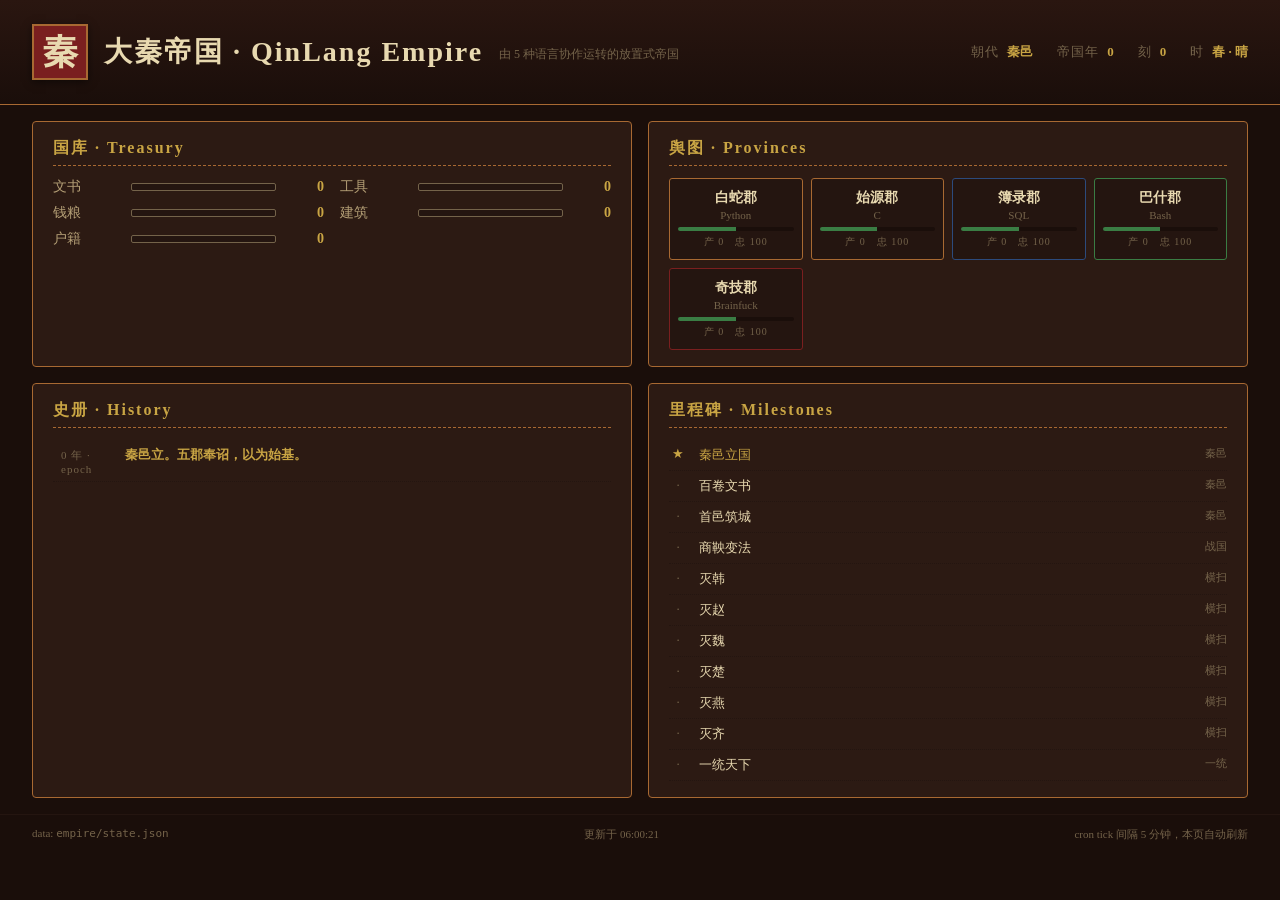
==== dashboard/index.html @ 48b23019 "feat: 大秦帝国 idle game MVP（v2 协议 + 5 郡 + dashboard + cron） 由 300+ 种语言协作的放置式经营帝国。这是 M1 基线：  - 协议 v2: di" ====
<!DOCTYPE html>
<html lang="zh-Hans">
<head>
  <meta charset="utf-8">
  <meta name="viewport" content="width=device-width, initial-scale=1">
  <title>大秦帝国 · QinLang Empire</title>
  <link rel="stylesheet" href="style.css">
</head>
<body>
  <header class="hall">
    <div class="hall__title">
      <span class="seal">秦</span>
      <h1>大秦帝国 · QinLang Empire</h1>
      <span class="subtitle">由 <span data-bind="provinceCount">—</span> 种语言协作运转的放置式帝国</span>
    </div>
    <div class="hall__clock">
      <div class="clock-row">
        <span class="label">朝代</span>
        <span class="value" data-bind="stageName">—</span>
      </div>
      <div class="clock-row">
        <span class="label">帝国年</span>
        <span class="value" data-bind="year">—</span>
      </div>
      <div class="clock-row">
        <span class="label">刻</span>
        <span class="value" data-bind="tick">—</span>
      </div>
      <div class="clock-row">
        <span class="label">时</span>
        <span class="value">
          <span data-bind="season">—</span>
          ·
          <span data-bind="weather">—</span>
        </span>
      </div>
    </div>
  </header>

  <main>
    <section class="treasury card">
      <h2>国库 · Treasury</h2>
      <ul class="resource-list" data-bind="treasuryList"></ul>
    </section>

    <section class="provinces card">
      <h2>舆图 · Provinces</h2>
      <div class="province-grid" data-bind="provinceGrid"></div>
    </section>

    <section class="events card">
      <h2>史册 · History</h2>
      <ul class="event-list" data-bind="eventList"></ul>
    </section>

    <section class="milestones card">
      <h2>里程碑 · Milestones</h2>
      <ul class="milestone-list" data-bind="milestoneList"></ul>
    </section>
  </main>

  <footer>
    <span>data: <code>empire/state.json</code></span>
    <span data-bind="updatedAt">—</span>
    <span>cron tick 间隔 5 分钟，本页自动刷新</span>
  </footer>

  <script src="app.js"></script>
</body>
</html>
---- dashboard/style.css ----
/* 大秦帝国 dashboard · 静态样式 */

:root {
  --bg:        #1a0e0a;
  --bg-soft:   #241510;
  --bg-card:   #2c1a13;
  --ink:       #e8d9b0;
  --ink-soft:  #b39e75;
  --ink-mute:  #74634a;
  --bronze:    #a86932;
  --jade:      #3a7d44;
  --indigo:    #2c4a7c;
  --gold:      #c9a544;
  --lacquer:   #7a1f1f;
  --epic:      #c9a544;
  --warn:      #d97a2c;
  --info:      #b39e75;
}

* { box-sizing: border-box; }

html, body {
  margin: 0;
  padding: 0;
  background: var(--bg);
  color: var(--ink);
  font-family: "Source Han Serif SC", "Noto Serif CJK SC", "Noto Serif",
               "STZhongsong", "STSong", serif;
  font-size: 14px;
  min-height: 100vh;
}

a { color: var(--gold); }

/* ==== HALL (top header) ==== */
.hall {
  display: grid;
  grid-template-columns: 1fr auto;
  align-items: center;
  padding: 24px 32px;
  background: linear-gradient(180deg, #2a1610 0%, #1a0e0a 100%);
  border-bottom: 1px solid var(--bronze);
}

.hall__title {
  display: flex;
  align-items: center;
  gap: 16px;
}

.hall__title h1 {
  margin: 0;
  font-size: 28px;
  letter-spacing: 2px;
  color: var(--ink);
}

.hall__title .subtitle {
  display: block;
  font-size: 12px;
  color: var(--ink-mute);
  margin-top: 4px;
}

.seal {
  display: inline-flex;
  align-items: center;
  justify-content: center;
  width: 56px;
  height: 56px;
  background: var(--lacquer);
  color: var(--ink);
  font-size: 36px;
  font-weight: bold;
  letter-spacing: 0;
  border: 2px solid var(--bronze);
  box-shadow: 0 2px 8px rgba(0,0,0,0.5);
  font-family: "STKaiti", "KaiTi", serif;
}

.hall__clock {
  display: grid;
  grid-template-columns: auto auto auto auto;
  gap: 8px 24px;
  font-size: 13px;
}

.clock-row {
  display: flex;
  gap: 8px;
  align-items: baseline;
}

.clock-row .label {
  color: var(--ink-mute);
  letter-spacing: 1px;
}

.clock-row .value {
  color: var(--gold);
  font-weight: bold;
}

/* ==== MAIN ==== */
main {
  display: grid;
  grid-template-columns: 1fr 1fr;
  grid-template-rows: auto auto;
  gap: 16px;
  padding: 16px 32px;
}

.events    { grid-column: 1 / 2; grid-row: 2 / 3; }
.milestones{ grid-column: 2 / 3; grid-row: 2 / 3; }

@media (max-width: 900px) {
  main { grid-template-columns: 1fr; }
  .events, .milestones { grid-column: auto; grid-row: auto; }
  .hall { grid-template-columns: 1fr; gap: 12px; }
}

.card {
  background: var(--bg-card);
  border: 1px solid var(--bronze);
  border-radius: 4px;
  padding: 16px 20px;
}

.card h2 {
  margin: 0 0 12px 0;
  font-size: 16px;
  color: var(--gold);
  letter-spacing: 2px;
  border-bottom: 1px dashed var(--bronze);
  padding-bottom: 6px;
}

/* ==== Treasury ==== */
.resource-list {
  list-style: none;
  margin: 0;
  padding: 0;
  display: grid;
  grid-template-columns: 1fr 1fr;
  gap: 8px 16px;
}

.resource-list li {
  display: grid;
  grid-template-columns: 70px 1fr auto;
  align-items: center;
  gap: 8px;
}

.resource-list .res-name {
  color: var(--ink-soft);
}

.resource-list .res-bar {
  height: 8px;
  background: var(--bg-soft);
  border: 1px solid var(--ink-mute);
  border-radius: 2px;
  overflow: hidden;
}

.resource-list .res-bar > span {
  display: block;
  height: 100%;
  background: linear-gradient(90deg, var(--bronze), var(--gold));
}

.resource-list .res-num {
  color: var(--gold);
  font-weight: bold;
  min-width: 40px;
  text-align: right;
}

/* ==== Province grid ==== */
.province-grid {
  display: grid;
  grid-template-columns: repeat(auto-fill, minmax(110px, 1fr));
  gap: 8px;
}

.province {
  position: relative;
  padding: 10px 8px;
  border: 1px solid var(--bronze);
  border-radius: 3px;
  background: var(--bg-soft);
  text-align: center;
  cursor: default;
  transition: transform 0.2s;
}

.province:hover {
  transform: translateY(-2px);
}

.province.role-producer    { border-color: var(--bronze); }
.province.role-transformer { border-color: var(--jade); }
.province.role-service     { border-color: var(--indigo); }
.province.role-specialist  { border-color: var(--gold); }
.province.role-ceremonial  { border-color: var(--lacquer); }

.province.quarantined {
  opacity: 0.3;
  filter: grayscale(1);
}

.province .prov-name {
  font-size: 14px;
  font-weight: bold;
  color: var(--ink);
  margin-bottom: 2px;
}

.province .prov-lang {
  font-size: 11px;
  color: var(--ink-mute);
  margin-bottom: 6px;
}

.province .loyalty-bar {
  height: 4px;
  background: var(--bg);
  border-radius: 2px;
  overflow: hidden;
  margin-bottom: 4px;
}

.province .loyalty-bar > span {
  display: block;
  height: 100%;
  background: var(--jade);
}

.province .prov-stat {
  font-size: 10px;
  color: var(--ink-mute);
  letter-spacing: 1px;
}

.province .prov-pulse {
  position: absolute;
  top: 4px;
  right: 4px;
  width: 6px;
  height: 6px;
  background: var(--gold);
  border-radius: 50%;
  opacity: 0;
}

.province.active .prov-pulse {
  animation: pulse 2s ease-out 1;
}

@keyframes pulse {
  0%   { opacity: 1; transform: scale(1); }
  100% { opacity: 0; transform: scale(3); }
}

/* ==== Events ==== */
.event-list {
  list-style: none;
  margin: 0;
  padding: 0;
  max-height: 480px;
  overflow-y: auto;
}

.event-list li {
  padding: 6px 8px;
  border-bottom: 1px dotted var(--bg-soft);
  font-size: 13px;
  display: grid;
  grid-template-columns: 56px 1fr;
  gap: 8px;
  align-items: baseline;
}

.event-list .evt-tag {
  color: var(--ink-mute);
  font-size: 11px;
  letter-spacing: 1px;
}

.event-list .evt-text {
  color: var(--ink-soft);
}

.event-list .severity-info  .evt-text { color: var(--info); }
.event-list .severity-warn  .evt-text { color: var(--warn); }
.event-list .severity-epic  .evt-text { color: var(--epic); font-weight: bold; }

/* ==== Milestones ==== */
.milestone-list {
  list-style: none;
  margin: 0;
  padding: 0;
}

.milestone-list li {
  display: grid;
  grid-template-columns: auto 1fr auto;
  gap: 12px;
  padding: 6px 0;
  border-bottom: 1px dotted var(--bg-soft);
  font-size: 13px;
}

.milestone-list .ms-mark {
  width: 18px;
  text-align: center;
  color: var(--ink-mute);
}

.milestone-list .achieved .ms-mark { color: var(--gold); }
.milestone-list .achieved .ms-name { color: var(--gold); }

.milestone-list .ms-stage {
  font-size: 11px;
  color: var(--ink-mute);
}

footer {
  padding: 12px 32px;
  font-size: 11px;
  color: var(--ink-mute);
  display: flex;
  justify-content: space-between;
  border-top: 1px solid var(--bg-soft);
}
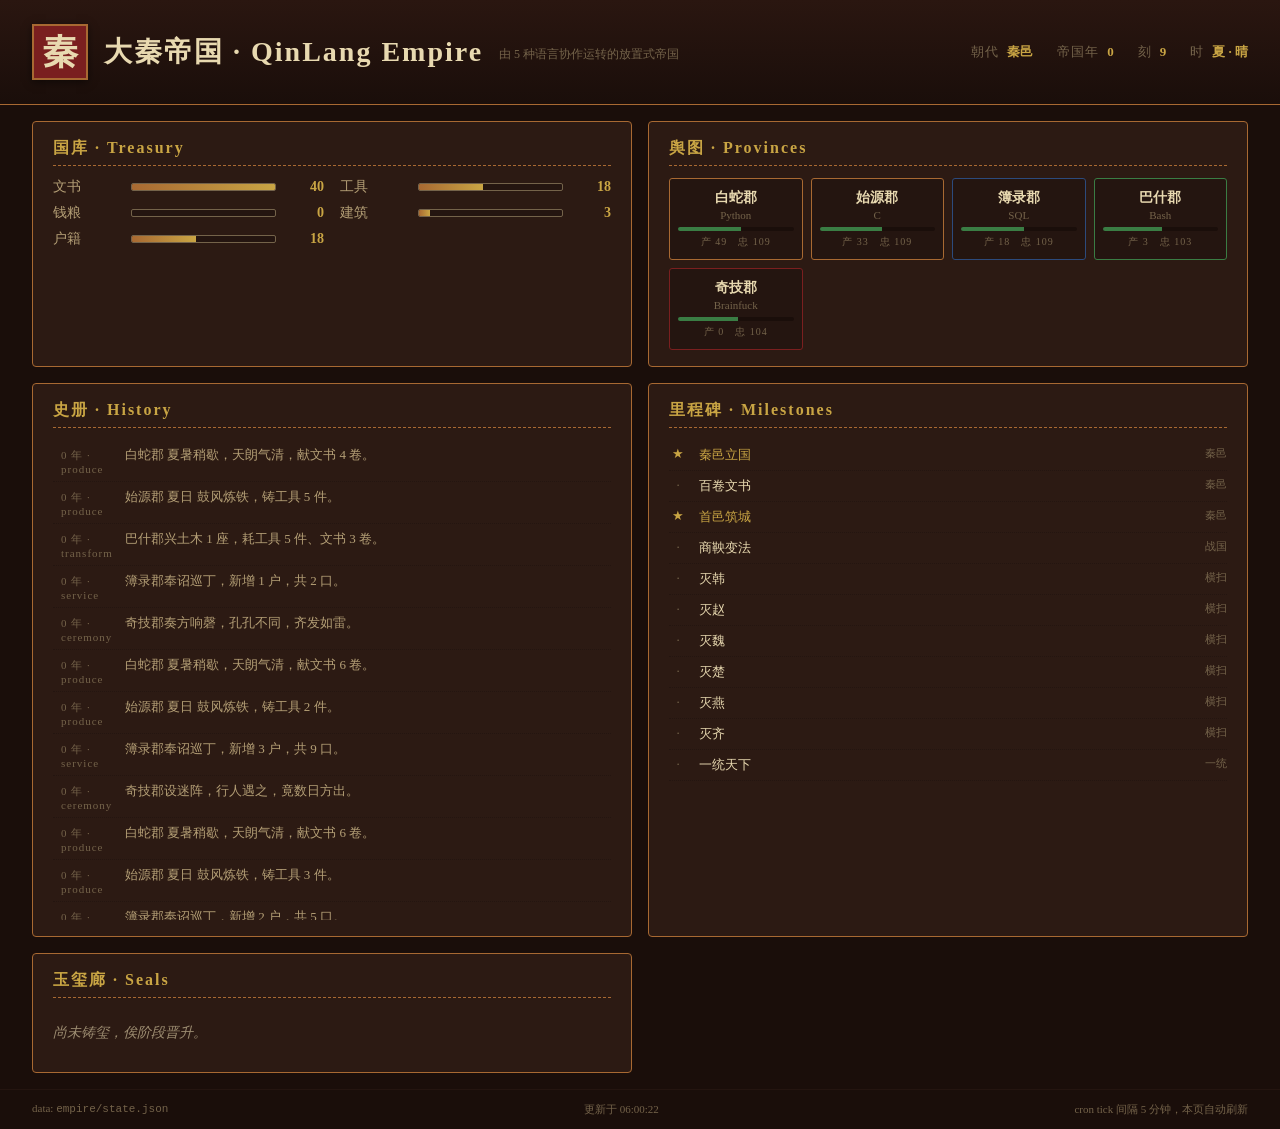
==== commit d15b7996: "feat: mint seal SVG on stage advance + dashboard gallery (#39) - court/seal.py: render_seal_svg + mi" ====
--- a/dashboard/index.html
+++ b/dashboard/index.html
@@ -57,6 +57,13 @@
       <h2>里程碑 · Milestones</h2>
       <ul class="milestone-list" data-bind="milestoneList"></ul>
     </section>
+
+    <section class="seals card">
+      <h2>玉玺廊 · Seals</h2>
+      <div class="seal-gallery" data-bind="sealGallery">
+        <p class="seal-empty">尚未铸玺。</p>
+      </div>
+    </section>
   </main>
 
   <footer>
--- a/dashboard/style.css
+++ b/dashboard/style.css
@@ -296,6 +296,42 @@
 .event-list .severity-warn  .evt-text { color: var(--warn); }
 .event-list .severity-epic  .evt-text { color: var(--epic); font-weight: bold; }
 
+/* ==== seals ==== */
+.seal-gallery {
+  display: grid;
+  grid-template-columns: 1fr repeat(auto-fit, minmax(80px, 1fr));
+  gap: 12px;
+  align-items: center;
+}
+.seal-tile {
+  margin: 0;
+  text-align: center;
+  font-family: monospace;
+  font-size: 11px;
+  opacity: 0.85;
+}
+.seal-tile img {
+  width: 100%;
+  max-width: 240px;
+  height: auto;
+  display: block;
+  margin: 0 auto;
+}
+.seal-tile.seal-latest {
+  grid-column: 1 / -1;
+  font-size: 13px;
+  font-weight: bold;
+  opacity: 1;
+}
+.seal-tile.seal-latest img {
+  max-width: 320px;
+}
+.seal-empty {
+  font-style: italic;
+  opacity: 0.6;
+  font-family: serif;
+}
+
 /* ==== Milestones ==== */
 .milestone-list {
   list-style: none;
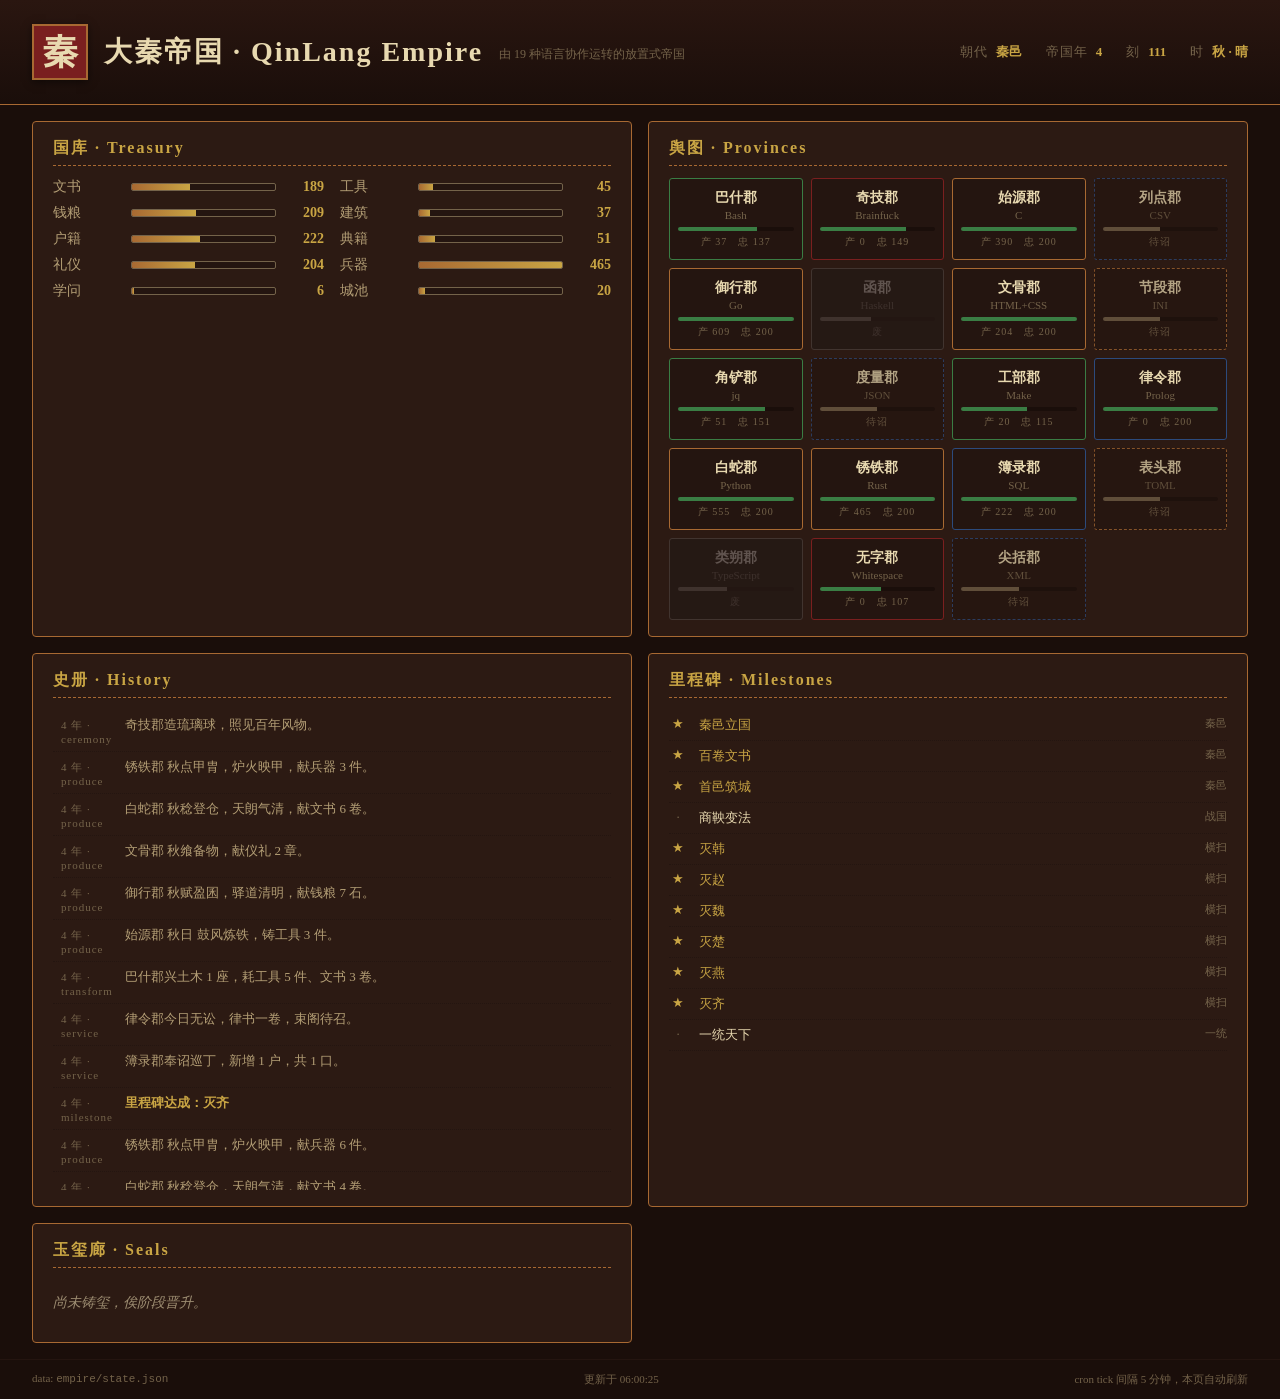
==== commit aefd62a3: "fix(dashboard): render runnable catalog provinces - load runnable catalog entries in addition to sta" ====
--- a/dashboard/index.html
+++ b/dashboard/index.html
@@ -4,7 +4,7 @@
   <meta charset="utf-8">
   <meta name="viewport" content="width=device-width, initial-scale=1">
   <title>大秦帝国 · QinLang Empire</title>
-  <link rel="stylesheet" href="style.css">
+  <link rel="stylesheet" href="style.css?v=20260504-1">
 </head>
 <body>
   <header class="hall">
@@ -72,6 +72,6 @@
     <span>cron tick 间隔 5 分钟，本页自动刷新</span>
   </footer>
 
-  <script src="app.js"></script>
+  <script src="app.js?v=20260504-1"></script>
 </body>
 </html>
--- a/dashboard/style.css
+++ b/dashboard/style.css
@@ -210,6 +210,15 @@
   filter: grayscale(1);
 }
 
+.province.pending {
+  opacity: 0.72;
+  border-style: dashed;
+}
+
+.province.pending .loyalty-bar > span {
+  background: var(--ink-mute);
+}
+
 .province .prov-name {
   font-size: 14px;
   font-weight: bold;
